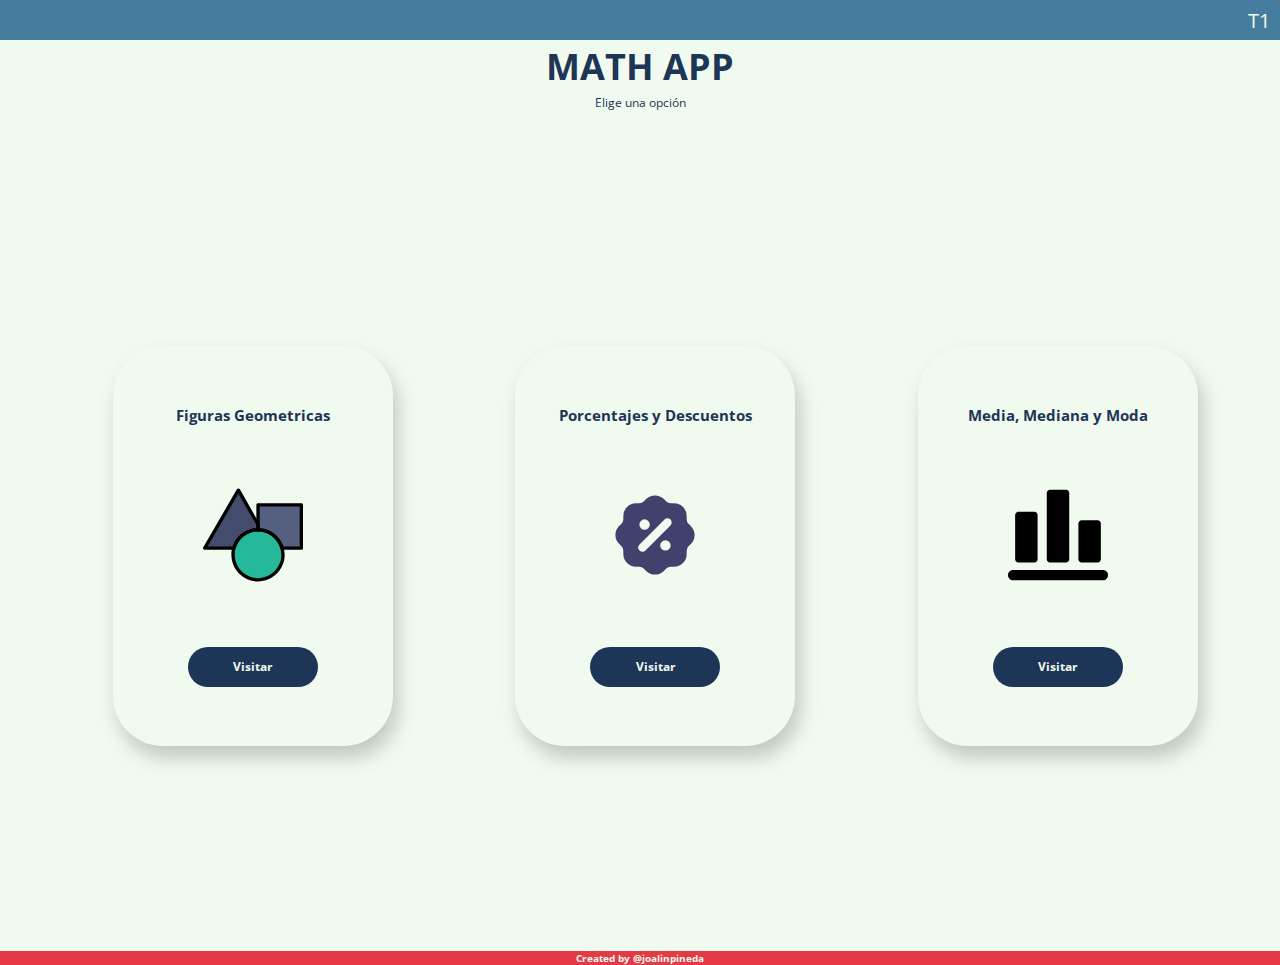
==== index.html @ 88454e32 "first version" ====
<!DOCTYPE html>
<html lang="en">
<head>
    <meta charset="UTF-8">
    <meta http-equiv="X-UA-Compatible" content="IE=edge">
    <meta name="viewport" content="width=device-width, initial-scale=1.0">
    <title>Math App</title>
    <link rel="preconnect" href="https://fonts.googleapis.com">
<link rel="preconnect" href="https://fonts.gstatic.com" crossorigin>
<link href="https://fonts.googleapis.com/css2?family=Open+Sans:ital,wght@0,300;0,400;0,500;0,600;1,700&display=swap" rel="stylesheet">
    <link rel="stylesheet" href="https://use.fontawesome.com/releases/v5.15.4/css/all.css" integrity="sha384-DyZ88mC6Up2uqS4h/KRgHuoeGwBcD4Ng9SiP4dIRy0EXTlnuz47vAwmeGwVChigm" crossorigin="anonymous">
    <link rel="stylesheet" href="./style.css">
</head>
<body>
    <nav class="navbar">
        <a href="#"><i class="fas fa-home"></i></a>
        <div class="workshops">
            <ul>
                <li><a href="#">T1</a></li>
            </ul>
        </div>
    </nav>
    <main>
        <section class="main">
            <h1 class="main__title">Math App</h1>
            <p class="main__subtitle">Elige una opción</p>
            <div class="workshops__items">
                <div class="item">
                    <h2>Figuras Geometricas</h2>
                    <figure>
                        <img class="item__img" src="./assets/img/geometry.svg" alt="geometry image" srcset="">
                    </figure>
                    <a class="item__button" href="./workshops/figures.html">Visitar</a>
                </div>
                <div class="item">
                    <h2>Porcentajes y Descuentos</h2>
                    <figure>
                        <img class="item__img" src="./assets/img/discount.svg" alt="geometry image" srcset="">
                    </figure>
                    <a class="item__button" href="./workshops/figures.html">Visitar</a>
                </div>
                <div class="item">
                    <h2>Media, Mediana y Moda</h2>
                    <figure>
                        <img class="item__img" src="./assets/img/statistics.svg" alt="geometry image" srcset="">
                    </figure>
                    <a class="item__button" href="./workshops/figures.html">Visitar</a>
                </div>
            </div>
        </section>
    </main>
    <footer>
        <p>Created by @joalinpineda</p>
        <a href="https://github.com/joalinpineda" class="github-icon" target="_blank"><i class="fab fa-github"></i></a>
    </footer>
</body>
</html>
---- style.css ----
:root{
    --dark-color: #1d3557;
    --dark-middle: #457b9d;
    --main-color: #a8dadc;
    --middle-light: #f1faee;
    --highligth-color: #e63946;
}
*{
    padding: 0;
    margin: 0;
    box-sizing: border-box;
}
html{
    font-size: 62.5%;
}
body{
    font-family: 'Open Sans', sans-serif;
}
a{
    text-decoration: none;
}
ul{
    list-style: none;
}
h1{
    font-size: 3.6rem;
    line-height: 5.4rem;
}
nav{
    height: 3rem;
    display: flex;
    flex-direction: row;
    align-items: center;
    justify-content: space-between;
}
main{
 
    background-color: var(--middle-light);
    color: var(--dark-color);
}
.navbar{
    background-color: var(--dark-middle);
}
.navbar a{
    font-size: 1.4rem;
    color:var(--middle-light);
    margin:  auto 1rem auto 1rem;
}
.main__title{
    text-align: center;
    text-transform: uppercase;
    color: var(--dark-color);
}
.main__subtitle{
    text-align: center;
    font-size: 1.2rem;

}
.workshops__items{
    display: flex;
    flex-direction: column;
    align-items: center;
}
.item{
    width: 280px;
    height: 400px;
    display: flex;
    flex-direction: column;
    align-items: center;
    justify-content: space-evenly;
    text-align: center;
    background-color: var(--middle-light);
    border-radius: 50px;
    box-shadow: 5px 12px 18px 0px rgba(90,90,90,0.3);
    -webkit-box-shadow: 5px 12px 18px 0px rgba(90,90,90,0.3);
    -moz-box-shadow: 5px 12px 18px 0px rgba(90,90,90,0.3);
    margin: 4rem 1rem 1rem 4rem;
    transition: ease-in 100ms;
}
.item:hover{
    transform: scale(1.2);
   
}
.item__button{
    display: flex;
    align-items: center;
    justify-content: center;
    width: 130px;
    height: 40px;
    font-size: 1.2rem;
    font-weight:bold;
    border-radius: 20px;
    color: var(--middle-light);
    background-color: var(--dark-color);
}
.item__img{
    widows: 100px;
    height: 100px;
}
footer{
    display: flex;
    flex-direction: column;
    justify-content: center;
    align-items: center;
    font-size: 1rem;
    font-weight: bold;
    color: var(--middle-light);
    background-color: var(--highligth-color);
}
.github-icon{
    color: var(--middle-light);
}
@media (min-width:768px){
    nav{
        height: 4rem;
    }
    .navbar a{
        font-size: 2rem;
    }
    .workshops__items{
        flex-direction: row;
        align-items: center;
        justify-content: space-evenly;
        height: calc(100vh - 6rem);
        overflow-x: scroll;
        overscroll-behavior-x: contain;
        scroll-snap-type: x proximity;
        }
}
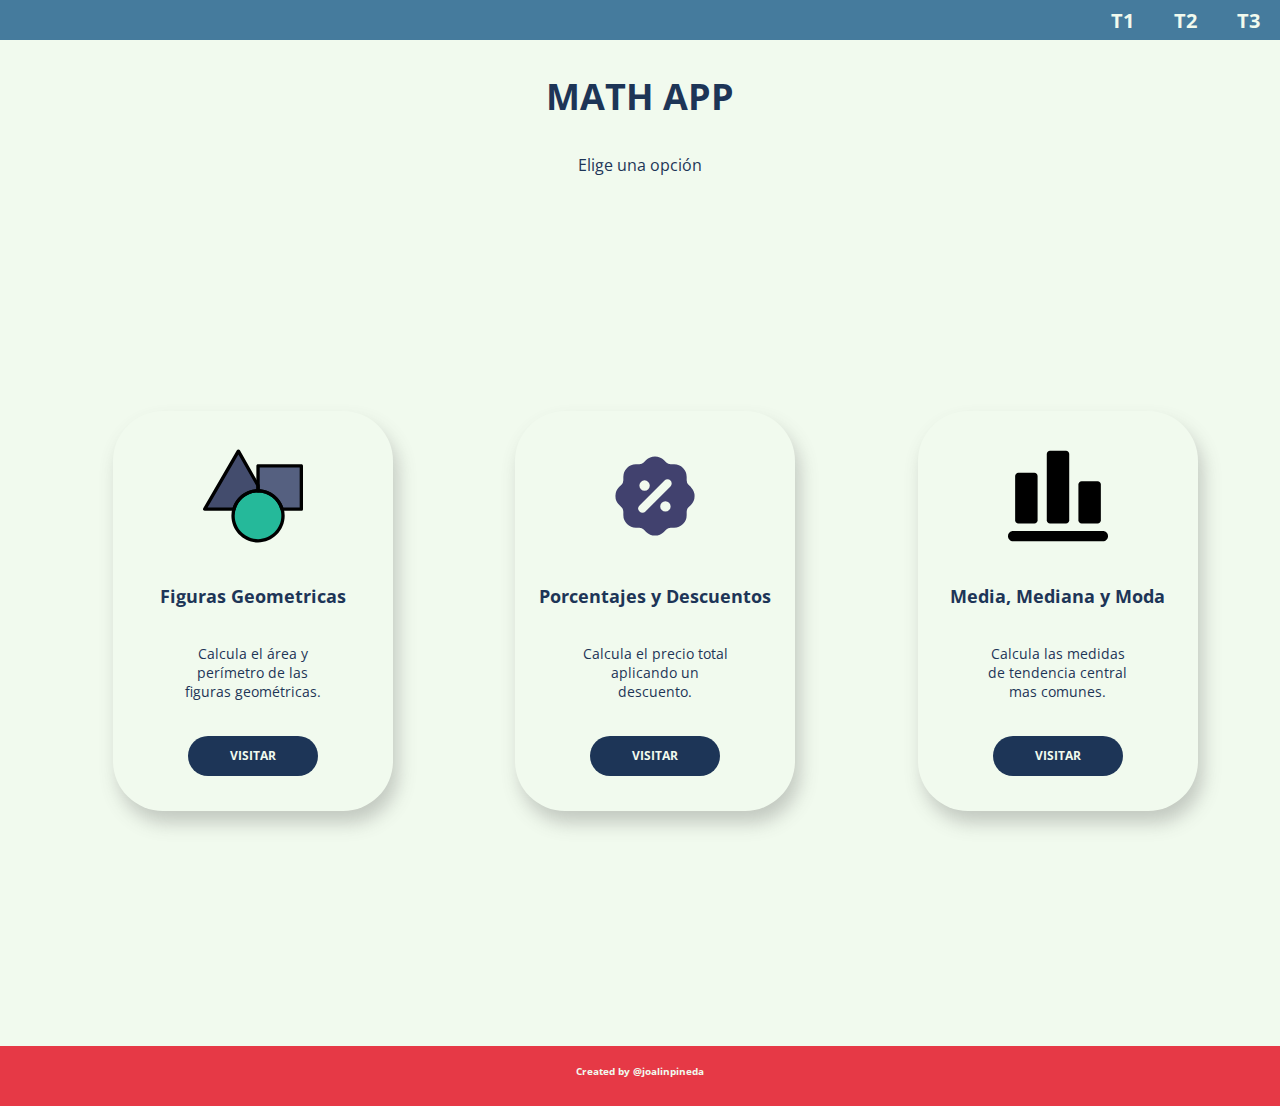
==== commit 0a40908a: "styles" ====
--- a/index.html
+++ b/index.html
@@ -13,10 +13,12 @@
 </head>
 <body>
     <nav class="navbar">
-        <a href="#"><i class="fas fa-home"></i></a>
+        <a href="./index.html"><i class="fas fa-home"></i></a>
         <div class="workshops">
-            <ul>
-                <li><a href="#">T1</a></li>
+            <ul class="workshoplist">
+                <li><a href="./workshops/figures.html">T1</a></li>
+                <li><a href="./workshops/figures.html">T2</a></li>
+                <li><a href="./workshops/figures.html">T3</a></li>
             </ul>
         </div>
     </nav>
@@ -26,24 +28,33 @@
             <p class="main__subtitle">Elige una opción</p>
             <div class="workshops__items">
                 <div class="item">
-                    <h2>Figuras Geometricas</h2>
                     <figure>
                         <img class="item__img" src="./assets/img/geometry.svg" alt="geometry image" srcset="">
                     </figure>
+                    <h2 class="item__title">Figuras Geometricas</h2>
+                    <p class="item__description">
+                        Calcula el área y perímetro de las figuras geométricas.
+                    </p>
                     <a class="item__button" href="./workshops/figures.html">Visitar</a>
                 </div>
                 <div class="item">
-                    <h2>Porcentajes y Descuentos</h2>
                     <figure>
                         <img class="item__img" src="./assets/img/discount.svg" alt="geometry image" srcset="">
                     </figure>
-                    <a class="item__button" href="./workshops/figures.html">Visitar</a>
+                    <h2  class="item__title">Porcentajes y Descuentos</h2>
+                    <p class="item__description">
+                        Calcula el precio total aplicando un descuento.
+                    </p>
+                    <a class="item__button" href="./workshops/discounts.html">Visitar</a>
                 </div>
                 <div class="item">
-                    <h2>Media, Mediana y Moda</h2>
                     <figure>
                         <img class="item__img" src="./assets/img/statistics.svg" alt="geometry image" srcset="">
                     </figure>
+                    <h2 class="item__title">Media, Mediana y Moda</h2>
+                    <p class="item__description">
+                        Calcula las medidas de tendencia central mas comunes.
+                    </p>
                     <a class="item__button" href="./workshops/figures.html">Visitar</a>
                 </div>
             </div>
--- a/style.css
+++ b/style.css
@@ -34,22 +34,27 @@
     justify-content: space-between;
 }
 main{
- 
     background-color: var(--middle-light);
     color: var(--dark-color);
+    padding-bottom: 3rem;
 }
 .navbar{
     background-color: var(--dark-middle);
 }
 .navbar a{
     font-size: 1.4rem;
+    font-weight: bold;
     color:var(--middle-light);
-    margin:  auto 1rem auto 1rem;
+    margin:  auto 2rem;
+}
+.workshoplist{
+    display: inline-flex;
 }
 .main__title{
     text-align: center;
     text-transform: uppercase;
     color: var(--dark-color);
+    padding: 3rem;
 }
 .main__subtitle{
     text-align: center;
@@ -81,6 +86,13 @@
     transform: scale(1.2);
    
 }
+.item__title{
+    font-size: 1.6rem;
+}
+.item__description{
+    width: 150px;
+    font-size: 1.2rem;
+}
 .item__button{
     display: flex;
     align-items: center;
@@ -89,6 +101,7 @@
     height: 40px;
     font-size: 1.2rem;
     font-weight:bold;
+    text-transform: uppercase;
     border-radius: 20px;
     color: var(--middle-light);
     background-color: var(--dark-color);
@@ -98,7 +111,9 @@
     height: 100px;
 }
 footer{
+    height: 6rem;
     display: flex;
+    gap: 1rem;
     flex-direction: column;
     justify-content: center;
     align-items: center;
@@ -108,7 +123,32 @@
     background-color: var(--highligth-color);
 }
 .github-icon{
+    font-size: 1.4rem;
     color: var(--middle-light);
+}
+.main__figures{
+    display: flex;
+    flex-direction: column;
+    align-items: center;
+}
+.main__figures figure{
+    margin-top: 2rem;
+}
+.calculator__container{
+    display: flex;
+    flex-direction: column;
+}
+.calculate-item{
+    display: flex;
+    flex-direction: column;
+    align-items: center;
+    width: 300px;
+    height: 354px;
+    border-radius: 50px;
+    box-shadow: 5px 12px 18px 0px rgba(90,90,90,0.3);
+    -webkit-box-shadow: 5px 12px 18px 0px rgba(90,90,90,0.3);
+    -moz-box-shadow: 5px 12px 18px 0px rgba(90,90,90,0.3);
+    margin: 4rem 1rem 1rem 4rem;
 }
 @media (min-width:768px){
     nav{
@@ -126,4 +166,17 @@
         overscroll-behavior-x: contain;
         scroll-snap-type: x proximity;
         }
+    .main__subtitle {
+        font-size: 1.6rem;
+    }
+    .item__title{
+        font-size: 1.8rem;
+      }
+    .item__description{
+        font-size: 1.4rem;
+     }
+     .calculator__container{
+        flex-direction: row;
+        width: 100%;
+    }
 }